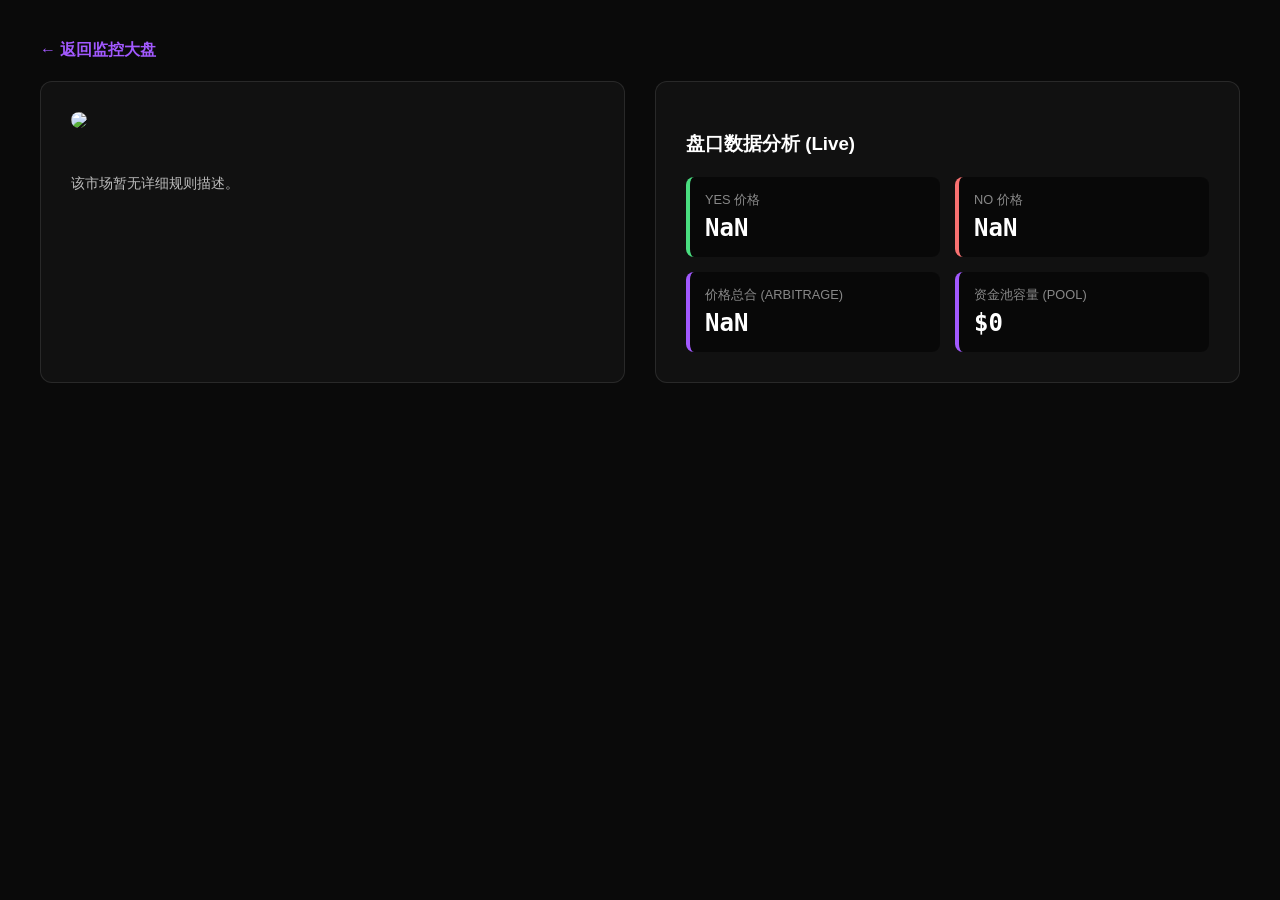
==== detail.html @ 34302484 "修复 Polymarket 行情看板的三个核心 Bug 1. 修复图片不相关问题：确保图片优先级为 icon > outcomes[0].image > image 2. 修复价格全是0.5的问题：增" ====
<!DOCTYPE html>
<html lang="zh-CN">
<head>
    <meta charset="UTF-8">
    <title>盘口详情分析</title>
    <style>
        body { margin: 0; padding: 40px; background: #0a0a0a; color: #fff; font-family: 'Inter', sans-serif; }
        .back-btn { display: inline-block; margin-bottom: 20px; color: #a259ff; text-decoration: none; font-weight: bold; }
        .dashboard { display: grid; grid-template-columns: 1fr 1fr; gap: 30px; max-width: 1200px; margin: 0 auto; }
        .panel { background: rgba(255,255,255,0.03); border: 1px solid rgba(255,255,255,0.1); border-radius: 12px; padding: 30px; }
        .cover-img { width: 100%; border-radius: 8px; margin-bottom: 20px; }
        .title { font-size: 1.5rem; margin: 0 0 20px 0; line-height: 1.4; }
        .data-grid { display: grid; grid-template-columns: 1fr 1fr; gap: 15px; margin-top: 20px; }
        .data-box { background: rgba(0,0,0,0.5); padding: 15px; border-radius: 8px; border-left: 4px solid #4ade80; }
        .data-box.no { border-color: #f87171; }
        .data-box.neutral { border-color: #a259ff; }
        .data-label { font-size: 0.8rem; color: #888; text-transform: uppercase; margin-bottom: 5px; }
        .data-value { font-size: 1.5rem; font-weight: bold; font-family: monospace; }
        .desc { font-size: 0.9rem; color: #bbb; line-height: 1.6; margin-top: 20px; }
    </style>
</head>
<body>
    <div style="max-width: 1200px; margin: 0 auto;">
        <a href="index.html" class="back-btn">← 返回监控大盘</a>
        <div class="dashboard">
            <div class="panel">
                <img id="d-img" class="cover-img" src="">
                <h1 id="d-title" class="title"></h1>
                <div class="desc" id="d-desc"></div>
            </div>
            <div class="panel">
                <h3>盘口数据分析 (Live)</h3>
                <div class="data-grid">
                    <div class="data-box">
                        <div class="data-label">Yes 价格</div>
                        <div class="data-value" id="d-yes"></div>
                    </div>
                    <div class="data-box no">
                        <div class="data-label">No 价格</div>
                        <div class="data-value" id="d-no"></div>
                    </div>
                    <div class="data-box neutral">
                        <div class="data-label">价格总合 (Arbitrage)</div>
                        <div class="data-value" id="d-total"></div>
                    </div>
                    <div class="data-box neutral">
                        <div class="data-label">资金池容量 (Pool)</div>
                        <div class="data-value" id="d-pool"></div>
                    </div>
                </div>
            </div>
        </div>
    </div>

    <script>
        const params = new URLSearchParams(window.location.search);
        document.getElementById('d-title').innerText = params.get('title');
        document.getElementById('d-img').src = params.get('img');
        document.getElementById('d-yes').innerText = parseFloat(params.get('yes')).toFixed(3);
        document.getElementById('d-no').innerText = parseFloat(params.get('no')).toFixed(3);
        document.getElementById('d-total').innerText = parseFloat(params.get('total')).toFixed(4);
        
        // 格式化资金池金额
        const poolVal = parseFloat(params.get('pool')) || 0;
        document.getElementById('d-pool').innerText = "$" + poolVal.toLocaleString('en-US');
        
        let desc = params.get('desc');
        document.getElementById('d-desc').innerHTML = (desc && desc !== 'undefined') ? desc : '该市场暂无详细规则描述。';
    </script>
</body>
</html>
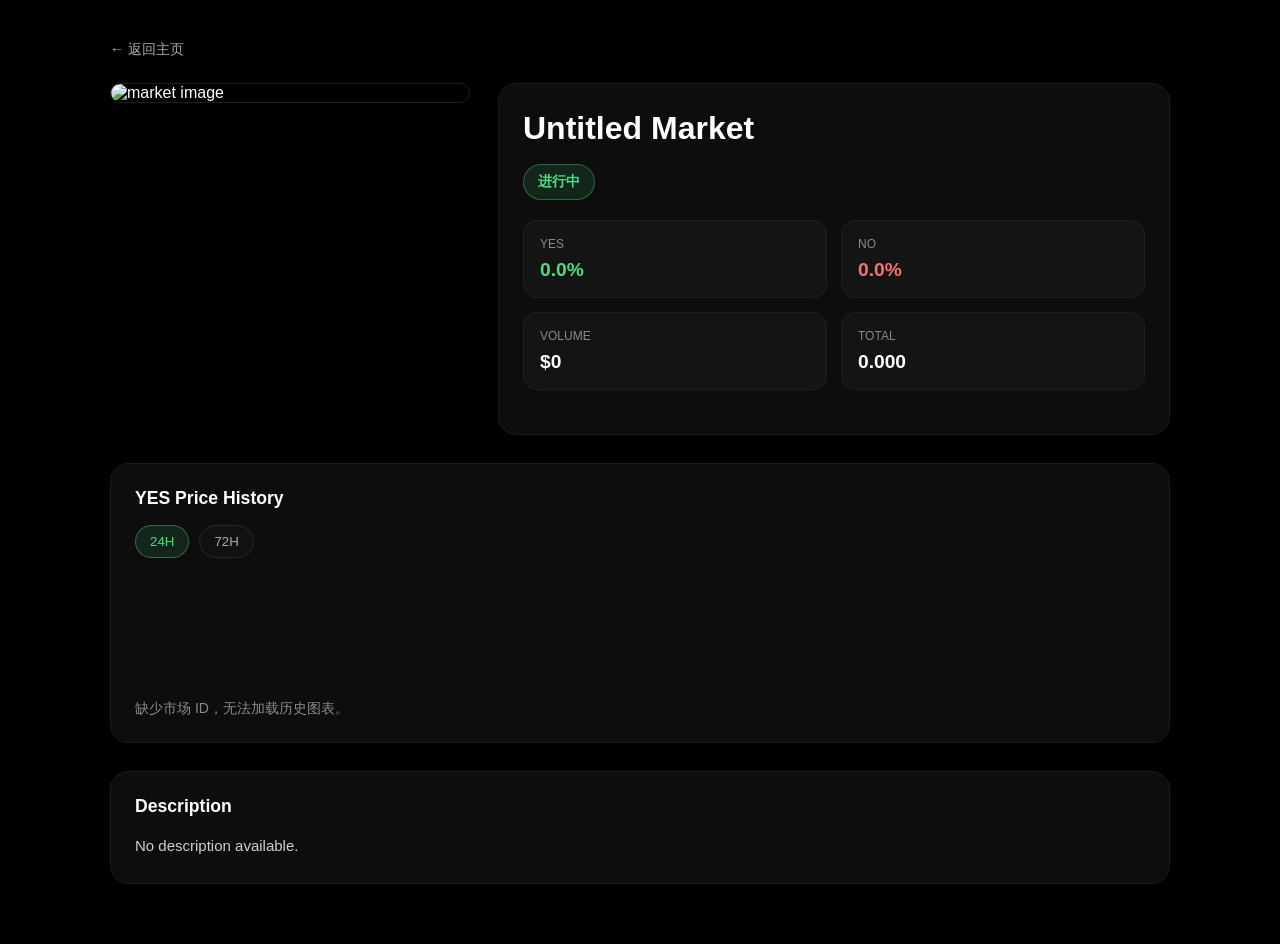
==== commit 5c60a6af: "优化价格显示，详情页，添加本地数据存储" ====
--- a/detail.html
+++ b/detail.html
@@ -2,70 +2,481 @@
 <html lang="zh-CN">
 <head>
     <meta charset="UTF-8">
-    <title>盘口详情分析</title>
+    <meta name="viewport" content="width=device-width, initial-scale=1.0">
+    <title>Market Detail</title>
     <style>
-        body { margin: 0; padding: 40px; background: #0a0a0a; color: #fff; font-family: 'Inter', sans-serif; }
-        .back-btn { display: inline-block; margin-bottom: 20px; color: #a259ff; text-decoration: none; font-weight: bold; }
-        .dashboard { display: grid; grid-template-columns: 1fr 1fr; gap: 30px; max-width: 1200px; margin: 0 auto; }
-        .panel { background: rgba(255,255,255,0.03); border: 1px solid rgba(255,255,255,0.1); border-radius: 12px; padding: 30px; }
-        .cover-img { width: 100%; border-radius: 8px; margin-bottom: 20px; }
-        .title { font-size: 1.5rem; margin: 0 0 20px 0; line-height: 1.4; }
-        .data-grid { display: grid; grid-template-columns: 1fr 1fr; gap: 15px; margin-top: 20px; }
-        .data-box { background: rgba(0,0,0,0.5); padding: 15px; border-radius: 8px; border-left: 4px solid #4ade80; }
-        .data-box.no { border-color: #f87171; }
-        .data-box.neutral { border-color: #a259ff; }
-        .data-label { font-size: 0.8rem; color: #888; text-transform: uppercase; margin-bottom: 5px; }
-        .data-value { font-size: 1.5rem; font-weight: bold; font-family: monospace; }
-        .desc { font-size: 0.9rem; color: #bbb; line-height: 1.6; margin-top: 20px; }
+        * {
+            box-sizing: border-box;
+        }
+
+        body {
+            margin: 0;
+            padding: 0;
+            background: #000;
+            color: #fff;
+            font-family: Arial, sans-serif;
+        }
+
+        .container {
+            width: 100%;
+            max-width: 1100px;
+            margin: 0 auto;
+            padding: 40px 20px 60px;
+        }
+
+        .back-link {
+            display: inline-block;
+            margin-bottom: 24px;
+            color: #aaa;
+            text-decoration: none;
+            font-size: 14px;
+        }
+
+        .back-link:hover {
+            color: #fff;
+        }
+
+        .hero {
+            display: grid;
+            grid-template-columns: 360px 1fr;
+            gap: 28px;
+            align-items: start;
+        }
+
+        .image-wrap {
+            width: 100%;
+            background: #111;
+            border-radius: 18px;
+            overflow: hidden;
+            border: 1px solid #1f1f1f;
+        }
+
+        .image-wrap img {
+            width: 100%;
+            height: 100%;
+            max-height: 360px;
+            object-fit: contain;
+            display: block;
+            background: #000;
+        }
+
+        .info-panel {
+            background: #0d0d0d;
+            border: 1px solid #1c1c1c;
+            border-radius: 18px;
+            padding: 24px;
+        }
+
+        .title {
+            font-size: 2rem;
+            line-height: 1.25;
+            margin: 0 0 16px;
+            color: #fff;
+        }
+
+        .status {
+            display: inline-block;
+            margin-bottom: 20px;
+            padding: 8px 14px;
+            border-radius: 999px;
+            font-weight: bold;
+            font-size: 14px;
+            background: rgba(74, 222, 128, 0.12);
+            color: #4ade80;
+            border: 1px solid rgba(74, 222, 128, 0.35);
+        }
+
+        .stats {
+            display: grid;
+            grid-template-columns: repeat(2, minmax(120px, 1fr));
+            gap: 14px;
+            margin-bottom: 20px;
+        }
+
+        .stat-card {
+            background: #141414;
+            border: 1px solid #202020;
+            border-radius: 14px;
+            padding: 16px;
+        }
+
+        .stat-label {
+            font-size: 12px;
+            color: #8a8a8a;
+            margin-bottom: 8px;
+        }
+
+        .stat-value {
+            font-size: 1.2rem;
+            font-weight: bold;
+            color: #fff;
+        }
+
+        .yes {
+            color: #4ade80;
+        }
+
+        .no {
+            color: #f87171;
+        }
+
+        .desc-box,
+        .chart-box {
+            margin-top: 28px;
+            background: #0d0d0d;
+            border: 1px solid #1c1c1c;
+            border-radius: 18px;
+            padding: 24px;
+        }
+
+        .section-title {
+            margin: 0 0 16px;
+            font-size: 1.1rem;
+            color: #fff;
+        }
+
+        .description {
+            color: #cfcfcf;
+            font-size: 15px;
+            line-height: 1.75;
+            white-space: pre-wrap;
+        }
+
+        .chart-toolbar {
+            display: flex;
+            gap: 10px;
+            margin-bottom: 16px;
+        }
+
+        .range-btn {
+            background: #111;
+            color: #aaa;
+            border: 1px solid #2a2a2a;
+            padding: 8px 14px;
+            border-radius: 999px;
+            cursor: pointer;
+            transition: all 0.2s ease;
+        }
+
+        .range-btn:hover {
+            color: #fff;
+            border-color: #4ade80;
+        }
+
+        .range-btn.active {
+            background: rgba(74, 222, 128, 0.12);
+            color: #4ade80;
+            border-color: rgba(74, 222, 128, 0.4);
+        }
+
+        .chart-empty {
+            display: none;
+            color: #8a8a8a;
+            margin-top: 12px;
+            font-size: 14px;
+        }
+
+        @media (max-width: 900px) {
+            .hero {
+                grid-template-columns: 1fr;
+            }
+
+            .title {
+                font-size: 1.5rem;
+            }
+
+            .stats {
+                grid-template-columns: 1fr;
+            }
+        }
     </style>
 </head>
 <body>
-    <div style="max-width: 1200px; margin: 0 auto;">
-        <a href="index.html" class="back-btn">← 返回监控大盘</a>
-        <div class="dashboard">
-            <div class="panel">
-                <img id="d-img" class="cover-img" src="">
-                <h1 id="d-title" class="title"></h1>
-                <div class="desc" id="d-desc"></div>
+    <div class="container">
+        <a class="back-link" href="index.html">← 返回主页</a>
+
+        <div class="hero">
+            <div class="image-wrap">
+                <img id="detail-image" src="" alt="market image">
             </div>
-            <div class="panel">
-                <h3>盘口数据分析 (Live)</h3>
-                <div class="data-grid">
-                    <div class="data-box">
-                        <div class="data-label">Yes 价格</div>
-                        <div class="data-value" id="d-yes"></div>
+
+            <div class="info-panel">
+                <h1 id="detail-title" class="title">Loading...</h1>
+                <div id="market-status" class="status">进行中</div>
+
+                <div class="stats">
+                    <div class="stat-card">
+                        <div class="stat-label">YES</div>
+                        <div id="detail-yes" class="stat-value yes">0.0%</div>
                     </div>
-                    <div class="data-box no">
-                        <div class="data-label">No 价格</div>
-                        <div class="data-value" id="d-no"></div>
+
+                    <div class="stat-card">
+                        <div class="stat-label">NO</div>
+                        <div id="detail-no" class="stat-value no">0.0%</div>
                     </div>
-                    <div class="data-box neutral">
-                        <div class="data-label">价格总合 (Arbitrage)</div>
-                        <div class="data-value" id="d-total"></div>
+
+                    <div class="stat-card">
+                        <div class="stat-label">VOLUME</div>
+                        <div id="detail-pool" class="stat-value">$0</div>
                     </div>
-                    <div class="data-box neutral">
-                        <div class="data-label">资金池容量 (Pool)</div>
-                        <div class="data-value" id="d-pool"></div>
+
+                    <div class="stat-card">
+                        <div class="stat-label">TOTAL</div>
+                        <div id="detail-total" class="stat-value">0.000</div>
                     </div>
                 </div>
             </div>
         </div>
+
+        <div class="chart-box">
+            <h2 class="section-title">YES Price History</h2>
+
+            <div class="chart-toolbar">
+                <button class="range-btn active" data-range="24">24H</button>
+                <button class="range-btn" data-range="72">72H</button>
+            </div>
+
+            <canvas id="priceChart" height="110"></canvas>
+            <div id="chart-empty" class="chart-empty">历史数据不足，暂时无法绘制完整曲线。</div>
+        </div>
+
+        <div class="desc-box">
+            <h2 class="section-title">Description</h2>
+            <div id="detail-desc" class="description"></div>
+        </div>
     </div>
 
+    <script src="https://cdn.jsdelivr.net/npm/chart.js"></script>
     <script>
-        const params = new URLSearchParams(window.location.search);
-        document.getElementById('d-title').innerText = params.get('title');
-        document.getElementById('d-img').src = params.get('img');
-        document.getElementById('d-yes').innerText = parseFloat(params.get('yes')).toFixed(3);
-        document.getElementById('d-no').innerText = parseFloat(params.get('no')).toFixed(3);
-        document.getElementById('d-total').innerText = parseFloat(params.get('total')).toFixed(4);
-        
-        // 格式化资金池金额
-        const poolVal = parseFloat(params.get('pool')) || 0;
-        document.getElementById('d-pool').innerText = "$" + poolVal.toLocaleString('en-US');
-        
-        let desc = params.get('desc');
-        document.getElementById('d-desc').innerHTML = (desc && desc !== 'undefined') ? desc : '该市场暂无详细规则描述。';
+        let currentChart = null;
+        let currentMarketId = '';
+
+        function getQueryParam(name) {
+            const urlParams = new URLSearchParams(window.location.search);
+            return urlParams.get(name) || '';
+        }
+
+        function decodeText(value) {
+            try {
+                return decodeURIComponent(value || '');
+            } catch (e) {
+                return value || '';
+            }
+        }
+
+        function formatPercent(value) {
+            const num = parseFloat(value || 0);
+            return (num * 100).toFixed(1) + '%';
+        }
+
+        function formatMoney(value) {
+            const num = parseFloat(value || 0);
+            return '$' + Math.round(num).toLocaleString();
+        }
+
+        function formatTotal(value) {
+            const num = parseFloat(value || 0);
+            return num.toFixed(3);
+        }
+
+        function setStatus(status, resolution) {
+            const el = document.getElementById('market-status');
+            if (!el) return;
+
+            if (status === 'closed') {
+                if (resolution === 'yes') {
+                    el.textContent = '最终结果：YES';
+                    el.style.color = '#4ade80';
+                    el.style.background = 'rgba(74, 222, 128, 0.12)';
+                    el.style.border = '1px solid rgba(74, 222, 128, 0.35)';
+                } else if (resolution === 'no') {
+                    el.textContent = '最终结果：NO';
+                    el.style.color = '#f87171';
+                    el.style.background = 'rgba(248, 113, 113, 0.12)';
+                    el.style.border = '1px solid rgba(248, 113, 113, 0.35)';
+                } else {
+                    el.textContent = '最终结果：已结束';
+                    el.style.color = '#ccc';
+                    el.style.background = 'rgba(200, 200, 200, 0.08)';
+                    el.style.border = '1px solid rgba(200, 200, 200, 0.2)';
+                }
+            } else {
+                el.textContent = '进行中';
+                el.style.color = '#4ade80';
+                el.style.background = 'rgba(74, 222, 128, 0.12)';
+                el.style.border = '1px solid rgba(74, 222, 128, 0.35)';
+            }
+        }
+
+        function setActiveRangeButton(rangeValue) {
+            document.querySelectorAll('.range-btn').forEach(btn => {
+                btn.classList.toggle('active', btn.dataset.range === String(rangeValue));
+            });
+        }
+
+        async function loadHistoryChart(marketId, range = 24) {
+            const canvas = document.getElementById('priceChart');
+            const emptyEl = document.getElementById('chart-empty');
+
+            if (!canvas || !marketId) {
+                if (emptyEl) {
+                    emptyEl.style.display = 'block';
+                    emptyEl.textContent = '缺少市场 ID，无法加载历史图表。';
+                }
+                return;
+            }
+
+            if (currentChart) {
+                currentChart.destroy();
+                currentChart = null;
+            }
+
+            if (emptyEl) {
+                emptyEl.style.display = 'none';
+                emptyEl.textContent = '历史数据不足，暂时无法绘制完整曲线。';
+            }
+
+            try {
+                const response = await fetch(`http://127.0.0.1:5000/api/history/${encodeURIComponent(marketId)}?range=${range}`);
+                const data = await response.json();
+
+                if (!Array.isArray(data) || data.length === 0) {
+                    if (emptyEl) {
+                        emptyEl.style.display = 'block';
+                        emptyEl.textContent = `暂无最近 ${range} 小时历史数据。`;
+                    }
+                    return;
+                }
+
+                const labels = data.map(item => {
+                    const d = new Date((item.timestamp || 0) * 1000);
+                    const month = String(d.getMonth() + 1).padStart(2, '0');
+                    const day = String(d.getDate()).padStart(2, '0');
+                    const hour = String(d.getHours()).padStart(2, '0');
+                    const minute = String(d.getMinutes()).padStart(2, '0');
+                    return `${month}-${day} ${hour}:${minute}`;
+                });
+
+                const prices = data.map(item => Number(item.price || 0));
+
+                if (prices.length < 2 && emptyEl) {
+                    emptyEl.style.display = 'block';
+                    emptyEl.textContent = `最近 ${range} 小时数据点较少，图表参考性有限。`;
+                }
+
+                currentChart = new Chart(canvas, {
+                    type: 'line',
+                    data: {
+                        labels,
+                        datasets: [{
+                            label: `YES Price (${range}H)`,
+                            data: prices,
+                            borderColor: '#4ade80',
+                            backgroundColor: 'rgba(74, 222, 128, 0.12)',
+                            borderWidth: 2,
+                            tension: 0.35,
+                            fill: true,
+                            pointRadius: 2,
+                            pointHoverRadius: 4,
+                            pointBackgroundColor: '#4ade80',
+                            pointBorderColor: '#4ade80'
+                        }]
+                    },
+                    options: {
+                        responsive: true,
+                        maintainAspectRatio: true,
+                        interaction: {
+                            mode: 'index',
+                            intersect: false
+                        },
+                        plugins: {
+                            legend: {
+                                labels: {
+                                    color: '#ffffff'
+                                }
+                            },
+                            tooltip: {
+                                backgroundColor: '#101010',
+                                titleColor: '#ffffff',
+                                bodyColor: '#dddddd',
+                                borderColor: '#2a2a2a',
+                                borderWidth: 1,
+                                callbacks: {
+                                    label: function(context) {
+                                        return ' YES: ' + (context.raw * 100).toFixed(2) + '%';
+                                    }
+                                }
+                            }
+                        },
+                        scales: {
+                            x: {
+                                ticks: {
+                                    color: '#999',
+                                    autoSkip: true,
+                                    maxTicksLimit: 8
+                                },
+                                grid: {
+                                    display: false
+                                }
+                            },
+                            y: {
+                                min: 0,
+                                max: 1,
+                                ticks: {
+                                    color: '#999',
+                                    callback: function(value) {
+                                        return (value * 100).toFixed(0) + '%';
+                                    }
+                                },
+                                grid: {
+                                    display: false
+                                }
+                            }
+                        }
+                    }
+                });
+            } catch (e) {
+                console.error('加载历史图表失败:', e);
+                if (emptyEl) {
+                    emptyEl.style.display = 'block';
+                    emptyEl.textContent = '历史数据加载失败。';
+                }
+            }
+        }
+
+        document.addEventListener('DOMContentLoaded', () => {
+            const id = getQueryParam('id');
+            const title = decodeText(getQueryParam('title'));
+            const yes = getQueryParam('yes');
+            const no = getQueryParam('no');
+            const img = decodeText(getQueryParam('img'));
+            const pool = getQueryParam('pool');
+            const total = getQueryParam('total');
+            const desc = decodeText(getQueryParam('desc'));
+            const status = getQueryParam('status');
+            const resolution = getQueryParam('resolution');
+
+            currentMarketId = id;
+
+            document.getElementById('detail-title').textContent = title || 'Untitled Market';
+            document.getElementById('detail-yes').textContent = formatPercent(yes);
+            document.getElementById('detail-no').textContent = formatPercent(no);
+            document.getElementById('detail-pool').textContent = formatMoney(pool);
+            document.getElementById('detail-total').textContent = formatTotal(total);
+            document.getElementById('detail-desc').textContent = desc || 'No description available.';
+            document.getElementById('detail-image').src = img || '';
+
+            setStatus(status, resolution);
+            loadHistoryChart(currentMarketId, 24);
+
+            document.querySelectorAll('.range-btn').forEach(btn => {
+                btn.addEventListener('click', () => {
+                    const range = btn.dataset.range || '24';
+                    setActiveRangeButton(range);
+                    loadHistoryChart(currentMarketId, range);
+                });
+            });
+        });
     </script>
 </body>
-</html>+</html>
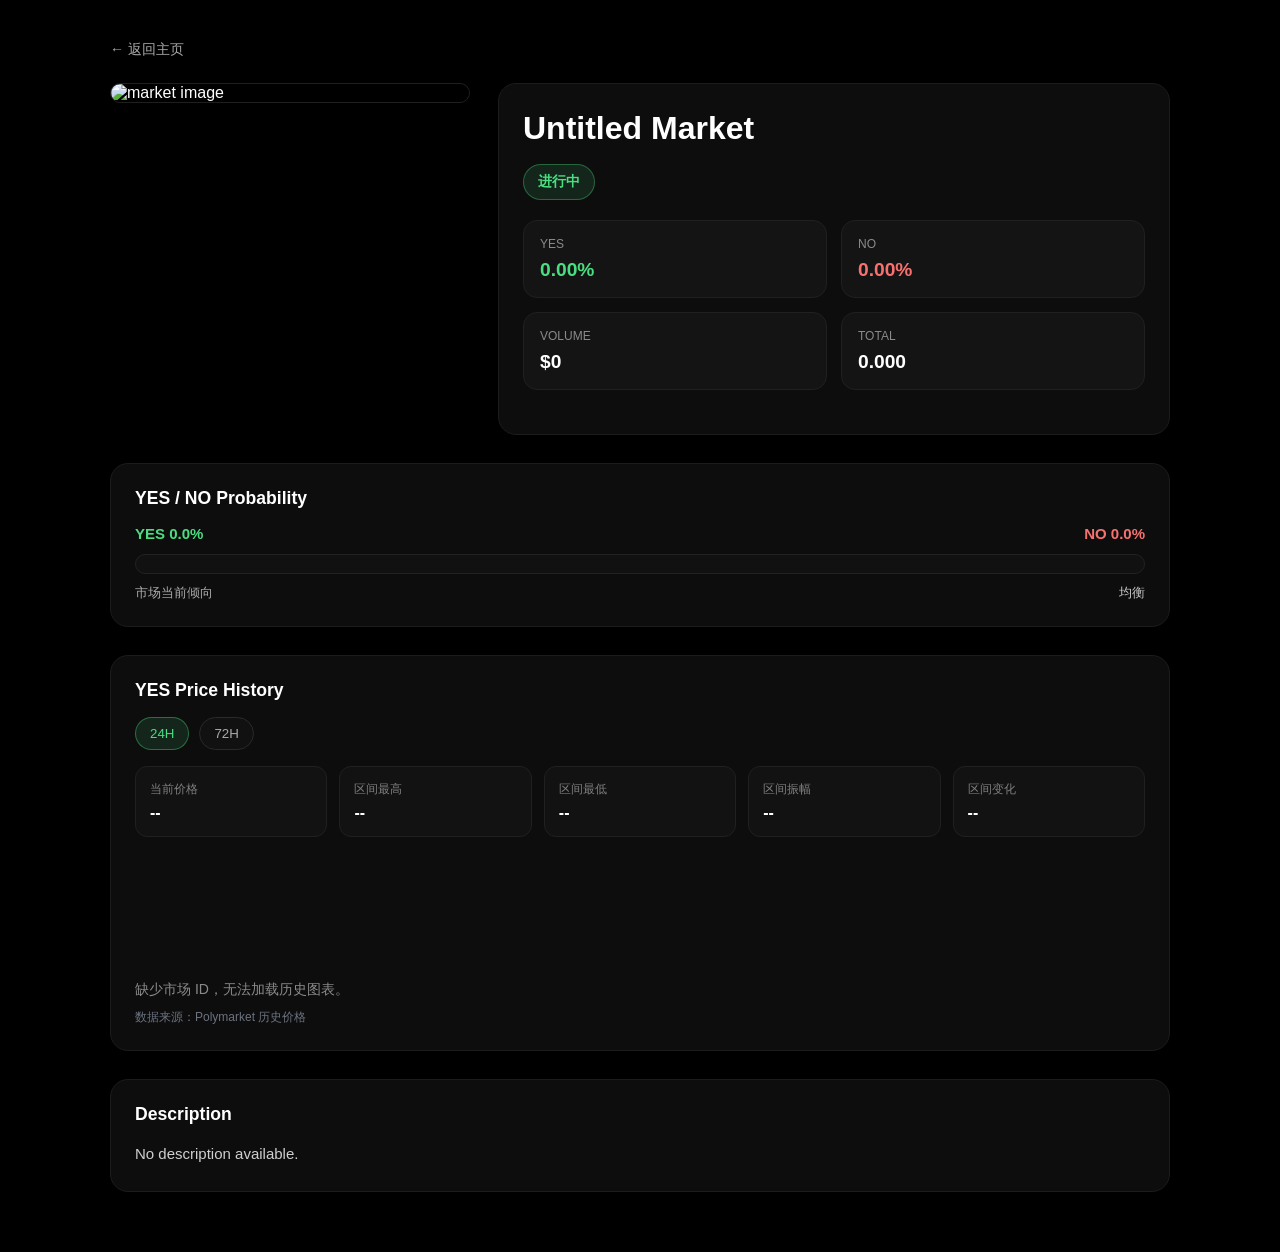
==== commit 2b576b72: "添加 DIFF 差价显示功能" ====
--- a/detail.html
+++ b/detail.html
@@ -120,6 +120,7 @@
             color: #f87171;
         }
 
+        .probability-box,
         .desc-box,
         .chart-box {
             margin-top: 28px;
@@ -140,6 +141,55 @@
             font-size: 15px;
             line-height: 1.75;
             white-space: pre-wrap;
+        }
+
+        .probability-header {
+            display: flex;
+            justify-content: space-between;
+            align-items: center;
+            margin-bottom: 12px;
+            font-weight: bold;
+            font-size: 15px;
+        }
+
+        .probability-header .yes-text {
+            color: #4ade80;
+        }
+
+        .probability-header .no-text {
+            color: #f87171;
+        }
+
+        .probability-bar-wrap {
+            width: 100%;
+            height: 20px;
+            background: #111;
+            border-radius: 999px;
+            overflow: hidden;
+            border: 1px solid #222;
+            display: flex;
+        }
+
+        .probability-bar-yes {
+            height: 100%;
+            background: linear-gradient(90deg, #22c55e, #4ade80);
+            width: 50%;
+            transition: width 0.4s ease;
+        }
+
+        .probability-bar-no {
+            height: 100%;
+            background: linear-gradient(90deg, #fb7185, #f87171);
+            width: 50%;
+            transition: width 0.4s ease;
+        }
+
+        .probability-footer {
+            display: flex;
+            justify-content: space-between;
+            margin-top: 10px;
+            font-size: 13px;
+            color: #aaa;
         }
 
         .chart-toolbar {
@@ -169,12 +219,52 @@
             border-color: rgba(74, 222, 128, 0.4);
         }
 
+        .chart-meta {
+            display: grid;
+            grid-template-columns: repeat(5, minmax(120px, 1fr));
+            gap: 12px;
+            margin-bottom: 18px;
+        }
+
+        .meta-card {
+            background: #121212;
+            border: 1px solid #202020;
+            border-radius: 12px;
+            padding: 14px;
+        }
+
+        .meta-label {
+            font-size: 12px;
+            color: #7f7f7f;
+            margin-bottom: 6px;
+        }
+
+        .meta-value {
+            font-size: 1rem;
+            font-weight: bold;
+            color: #fff;
+        }
+
+        .meta-positive {
+            color: #4ade80;
+        }
+
+        .meta-negative {
+            color: #f87171;
+        }
+
         .chart-empty {
             display: none;
             color: #8a8a8a;
             margin-top: 12px;
             font-size: 14px;
         }
+        .chart-note {
+            margin-top: 10px;
+            font-size: 12px;
+            color: #6b7280;
+        }
+
 
         @media (max-width: 900px) {
             .hero {
@@ -186,6 +276,16 @@
             }
 
             .stats {
+                grid-template-columns: 1fr;
+            }
+
+            .chart-meta {
+                grid-template-columns: 1fr 1fr;
+            }
+        }
+
+        @media (max-width: 600px) {
+            .chart-meta {
                 grid-template-columns: 1fr;
             }
         }
@@ -228,6 +328,25 @@
             </div>
         </div>
 
+        <div class="probability-box">
+            <h2 class="section-title">YES / NO Probability</h2>
+
+            <div class="probability-header">
+                <span id="probability-yes-text" class="yes-text">YES 50.0%</span>
+                <span id="probability-no-text" class="no-text">NO 50.0%</span>
+            </div>
+
+            <div class="probability-bar-wrap">
+                <div id="probability-bar-yes" class="probability-bar-yes"></div>
+                <div id="probability-bar-no" class="probability-bar-no"></div>
+            </div>
+
+            <div class="probability-footer">
+                <span>市场当前倾向</span>
+                <span id="probability-dominant">均衡</span>
+            </div>
+        </div>
+
         <div class="chart-box">
             <h2 class="section-title">YES Price History</h2>
 
@@ -236,8 +355,32 @@
                 <button class="range-btn" data-range="72">72H</button>
             </div>
 
+            <div class="chart-meta">
+                <div class="meta-card">
+                    <div class="meta-label">当前价格</div>
+                    <div id="meta-current" class="meta-value">--</div>
+                </div>
+                <div class="meta-card">
+                    <div class="meta-label">区间最高</div>
+                    <div id="meta-high" class="meta-value">--</div>
+                </div>
+                <div class="meta-card">
+                    <div class="meta-label">区间最低</div>
+                    <div id="meta-low" class="meta-value">--</div>
+                </div>
+                <div class="meta-card">
+                    <div class="meta-label">区间振幅</div>
+                    <div id="meta-range" class="meta-value">--</div>
+                </div>
+                <div class="meta-card">
+                    <div class="meta-label">区间变化</div>
+                    <div id="meta-change" class="meta-value">--</div>
+                </div>
+            </div>
+
             <canvas id="priceChart" height="110"></canvas>
             <div id="chart-empty" class="chart-empty">历史数据不足，暂时无法绘制完整曲线。</div>
+            <div id="chart-note" class="chart-note">数据来源：Polymarket 历史价格</div>
         </div>
 
         <div class="desc-box">
@@ -266,7 +409,7 @@
 
         function formatPercent(value) {
             const num = parseFloat(value || 0);
-            return (num * 100).toFixed(1) + '%';
+            return (num * 100).toFixed(2) + '%';
         }
 
         function formatMoney(value) {
@@ -314,135 +457,344 @@
             });
         }
 
+        function updateProbabilityBar(yesValue, noValue) {
+            const yes = Math.max(0, Math.min(100, parseFloat(yesValue || 0) * 100));
+            const no = Math.max(0, Math.min(100, parseFloat(noValue || 0) * 100));
+
+            const yesBar = document.getElementById('probability-bar-yes');
+            const noBar = document.getElementById('probability-bar-no');
+            const yesText = document.getElementById('probability-yes-text');
+            const noText = document.getElementById('probability-no-text');
+            const dominant = document.getElementById('probability-dominant');
+
+            yesBar.style.width = `${yes}%`;
+            noBar.style.width = `${no}%`;
+
+            yesText.textContent = `YES ${yes.toFixed(1)}%`;
+            noText.textContent = `NO ${no.toFixed(1)}%`;
+
+            if (Math.abs(yes - no) < 1) {
+                dominant.textContent = '均衡';
+                dominant.style.color = '#ccc';
+            } else if (yes > no) {
+                dominant.textContent = 'YES 占优';
+                dominant.style.color = '#4ade80';
+            } else {
+                dominant.textContent = 'NO 占优';
+                dominant.style.color = '#f87171';
+            }
+        }
+
+        function updateMetaCards(prices) {
+            const currentEl = document.getElementById('meta-current');
+            const highEl = document.getElementById('meta-high');
+            const lowEl = document.getElementById('meta-low');
+            const rangeEl = document.getElementById('meta-range');
+            const changeEl = document.getElementById('meta-change');
+
+            if (!prices || prices.length === 0) {
+                currentEl.textContent = '--';
+                highEl.textContent = '--';
+                lowEl.textContent = '--';
+                rangeEl.textContent = '--';
+                changeEl.textContent = '--';
+                changeEl.className = 'meta-value';
+                return;
+            }
+
+            const current = prices[prices.length - 1];
+            const high = Math.max(...prices);
+            const low = Math.min(...prices);
+            const amplitude = high - low;
+
+            let change = 0;
+            if (prices.length > 1 && prices[0] !== 0) {
+                change = ((prices[prices.length - 1] - prices[0]) / prices[0]) * 100;
+            }
+
+            currentEl.textContent = formatPercent(current);
+            highEl.textContent = formatPercent(high);
+            lowEl.textContent = formatPercent(low);
+            rangeEl.textContent = formatPercent(amplitude);
+            changeEl.textContent = `${change >= 0 ? '+' : ''}${change.toFixed(2)}%`;
+            changeEl.className = `meta-value ${change >= 0 ? 'meta-positive' : 'meta-negative'}`;
+        }
+
+        function getYAxisBounds(prices) {
+            if (!prices || prices.length === 0) {
+                return { min: 0, max: 1 };
+            }
+
+            const minPrice = Math.min(...prices);
+            const maxPrice = Math.max(...prices);
+
+            if (minPrice === maxPrice) {
+                const pad = Math.max(minPrice * 0.05, 0.01);
+                return {
+                    min: Math.max(0, minPrice - pad),
+                    max: Math.min(1, maxPrice + pad)
+                };
+            }
+
+            const range = maxPrice - minPrice;
+            const padding = Math.max(range * 0.2, 0.005);
+
+            return {
+                min: Math.max(0, minPrice - padding),
+                max: Math.min(1, maxPrice + padding)
+            };
+        }
+
+        function buildSinglePointReferenceLine(point, range) {
+            const timestamp = point.timestamp || Math.floor(Date.now() / 1000);
+            const price = Number(point.price || 0);
+
+            const startTs = timestamp - (range * 3600);
+            const midTs = timestamp;
+            const endTs = timestamp + (range * 3600 * 0.05);
+
+            const fakePoints = [
+                { timestamp: startTs, price },
+                { timestamp: midTs, price },
+                { timestamp: endTs, price }
+            ];
+
+            return fakePoints;
+        }
+
+        function formatLabels(data) {
+            return data.map(item => {
+                const d = new Date((item.timestamp || 0) * 1000);
+                const month = String(d.getMonth() + 1).padStart(2, '0');
+                const day = String(d.getDate()).padStart(2, '0');
+                const hour = String(d.getHours()).padStart(2, '0');
+                const minute = String(d.getMinutes()).padStart(2, '0');
+                return `${month}-${day} ${hour}:${minute}`;
+            });
+        }
+        function buildFallbackSeries(currentYes, rangeHours) {
+    const now = new Date();
+    const labels = [];
+    const prices = [];
+    const price = Number(currentYes || 0);
+
+    for (let i = rangeHours - 1; i >= 0; i--) {
+        const d = new Date(now.getTime() - i * 60 * 60 * 1000);
+        const month = String(d.getMonth() + 1).padStart(2, '0');
+        const day = String(d.getDate()).padStart(2, '0');
+        const hour = String(d.getHours()).padStart(2, '0');
+        const minute = String(d.getMinutes()).padStart(2, '0');
+        labels.push(`${month}-${day} ${hour}:${minute}`);
+        prices.push(price);
+    }
+
+    return { labels, prices };
+}
+
         async function loadHistoryChart(marketId, range = 24) {
-            const canvas = document.getElementById('priceChart');
-            const emptyEl = document.getElementById('chart-empty');
-
-            if (!canvas || !marketId) {
-                if (emptyEl) {
-                    emptyEl.style.display = 'block';
-                    emptyEl.textContent = '缺少市场 ID，无法加载历史图表。';
-                }
-                return;
-            }
-
-            if (currentChart) {
-                currentChart.destroy();
-                currentChart = null;
-            }
-
-            if (emptyEl) {
-                emptyEl.style.display = 'none';
-                emptyEl.textContent = '历史数据不足，暂时无法绘制完整曲线。';
-            }
-
-            try {
-                const response = await fetch(`http://127.0.0.1:5000/api/history/${encodeURIComponent(marketId)}?range=${range}`);
-                const data = await response.json();
-
-                if (!Array.isArray(data) || data.length === 0) {
-                    if (emptyEl) {
-                        emptyEl.style.display = 'block';
-                        emptyEl.textContent = `暂无最近 ${range} 小时历史数据。`;
-                    }
-                    return;
-                }
-
-                const labels = data.map(item => {
-                    const d = new Date((item.timestamp || 0) * 1000);
-                    const month = String(d.getMonth() + 1).padStart(2, '0');
-                    const day = String(d.getDate()).padStart(2, '0');
-                    const hour = String(d.getHours()).padStart(2, '0');
-                    const minute = String(d.getMinutes()).padStart(2, '0');
-                    return `${month}-${day} ${hour}:${minute}`;
-                });
-
-                const prices = data.map(item => Number(item.price || 0));
-
-                if (prices.length < 2 && emptyEl) {
-                    emptyEl.style.display = 'block';
-                    emptyEl.textContent = `最近 ${range} 小时数据点较少，图表参考性有限。`;
-                }
-
-                currentChart = new Chart(canvas, {
-                    type: 'line',
-                    data: {
-                        labels,
-                        datasets: [{
-                            label: `YES Price (${range}H)`,
-                            data: prices,
-                            borderColor: '#4ade80',
-                            backgroundColor: 'rgba(74, 222, 128, 0.12)',
-                            borderWidth: 2,
-                            tension: 0.35,
-                            fill: true,
-                            pointRadius: 2,
-                            pointHoverRadius: 4,
-                            pointBackgroundColor: '#4ade80',
-                            pointBorderColor: '#4ade80'
-                        }]
+    const canvas = document.getElementById('priceChart');
+    const emptyEl = document.getElementById('chart-empty');
+
+    if (!canvas || !marketId) {
+        if (emptyEl) {
+            emptyEl.style.display = 'block';
+            emptyEl.textContent = '缺少市场 ID，无法加载历史图表。';
+        }
+        return;
+    }
+
+    if (currentChart) {
+        currentChart.destroy();
+        currentChart = null;
+    }
+
+    if (emptyEl) {
+        emptyEl.style.display = 'none';
+        emptyEl.textContent = '历史数据不足，暂时无法绘制完整曲线。';
+    }
+
+    try {
+        const response = await fetch(`http://127.0.0.1:5000/api/history/${encodeURIComponent(marketId)}?range=${range}`);
+        const data = await response.json();
+
+        let labels = [];
+        let prices = [];
+        let usingFallback = false;
+
+        if (Array.isArray(data) && data.length > 0) {
+            labels = data.map(item => {
+                const d = new Date((item.timestamp || 0) * 1000);
+                const month = String(d.getMonth() + 1).padStart(2, '0');
+                const day = String(d.getDate()).padStart(2, '0');
+                const hour = String(d.getHours()).padStart(2, '0');
+                const minute = String(d.getMinutes()).padStart(2, '0');
+                return `${month}-${day} ${hour}:${minute}`;
+            });
+
+            prices = data.map(item => Number(item.price || 0));
+        } else {
+            const currentYesText = getQueryParam('yes');
+            const fallback = buildFallbackSeries(currentYesText, Number(range));
+            labels = fallback.labels;
+            prices = fallback.prices;
+            usingFallback = true;
+        }
+
+        updateMetaCards(prices);
+
+        if (usingFallback && emptyEl) {
+            emptyEl.style.display = 'block';
+            emptyEl.textContent = `最近 ${range} 小时缺少历史成交数据，当前显示静态参考线。`;
+        } else if (prices.length < 2 && emptyEl) {
+            emptyEl.style.display = 'block';
+            emptyEl.textContent = `最近 ${range} 小时数据点较少，图表参考性有限。`;
+        }
+
+        const yBounds = getYAxisBounds(prices);
+
+        currentChart = new Chart(canvas, {
+            type: 'line',
+            data: {
+                labels,
+                datasets: [{
+                    label: usingFallback ? `YES Price (${range}H, fallback)` : `YES Price (${range}H)`,
+                    data: prices,
+                    borderColor: '#4ade80',
+                    backgroundColor: 'rgba(74, 222, 128, 0.12)',
+                    borderWidth: 2,
+                    tension: 0.35,
+                    fill: true,
+                    pointRadius: usingFallback ? 0 : 2,
+                    pointHoverRadius: usingFallback ? 0 : 4,
+                    pointBackgroundColor: '#4ade80',
+                    pointBorderColor: '#4ade80',
+                    borderDash: usingFallback ? [6, 6] : []
+                }]
+            },
+            options: {
+                responsive: true,
+                maintainAspectRatio: true,
+                interaction: {
+                    mode: 'index',
+                    intersect: false
+                },
+                plugins: {
+                    legend: {
+                        labels: {
+                            color: '#ffffff'
+                        }
                     },
-                    options: {
-                        responsive: true,
-                        maintainAspectRatio: true,
-                        interaction: {
-                            mode: 'index',
-                            intersect: false
-                        },
-                        plugins: {
-                            legend: {
-                                labels: {
-                                    color: '#ffffff'
-                                }
-                            },
-                            tooltip: {
-                                backgroundColor: '#101010',
-                                titleColor: '#ffffff',
-                                bodyColor: '#dddddd',
-                                borderColor: '#2a2a2a',
-                                borderWidth: 1,
-                                callbacks: {
-                                    label: function(context) {
-                                        return ' YES: ' + (context.raw * 100).toFixed(2) + '%';
-                                    }
-                                }
-                            }
-                        },
-                        scales: {
-                            x: {
-                                ticks: {
-                                    color: '#999',
-                                    autoSkip: true,
-                                    maxTicksLimit: 8
-                                },
-                                grid: {
-                                    display: false
-                                }
-                            },
-                            y: {
-                                min: 0,
-                                max: 1,
-                                ticks: {
-                                    color: '#999',
-                                    callback: function(value) {
-                                        return (value * 100).toFixed(0) + '%';
-                                    }
-                                },
-                                grid: {
-                                    display: false
-                                }
+                    tooltip: {
+                        backgroundColor: '#101010',
+                        titleColor: '#ffffff',
+                        bodyColor: '#dddddd',
+                        borderColor: '#2a2a2a',
+                        borderWidth: 1,
+                        callbacks: {
+                            label: function(context) {
+                                return ' YES: ' + (context.raw * 100).toFixed(2) + '%';
                             }
                         }
                     }
-                });
-            } catch (e) {
-                console.error('加载历史图表失败:', e);
-                if (emptyEl) {
-                    emptyEl.style.display = 'block';
-                    emptyEl.textContent = '历史数据加载失败。';
+                },
+                scales: {
+                    x: {
+                        ticks: {
+                            color: '#999',
+                            autoSkip: true,
+                            maxTicksLimit: 8
+                        },
+                        grid: {
+                            display: false
+                        }
+                    },
+                    y: {
+                        min: yBounds.min,
+                        max: yBounds.max,
+                        ticks: {
+                            color: '#999',
+                            callback: function(value) {
+                                return (value * 100).toFixed(1) + '%';
+                            }
+                        },
+                        grid: {
+                            color: 'rgba(255,255,255,0.04)'
+                        }
+                    }
                 }
             }
-        }
+        });
+    } catch (e) {
+        console.error('加载历史图表失败:', e);
+
+        const currentYesText = getQueryParam('yes');
+        const fallback = buildFallbackSeries(currentYesText, Number(range));
+        updateMetaCards(fallback.prices);
+
+        if (emptyEl) {
+            emptyEl.style.display = 'block';
+            emptyEl.textContent = '历史数据加载失败，当前显示静态参考线。';
+        }
+
+        const yBounds = getYAxisBounds(fallback.prices);
+
+        currentChart = new Chart(canvas, {
+            type: 'line',
+            data: {
+                labels: fallback.labels,
+                datasets: [{
+                    label: `YES Price (${range}H, fallback)`,
+                    data: fallback.prices,
+                    borderColor: '#4ade80',
+                    backgroundColor: 'rgba(74, 222, 128, 0.12)',
+                    borderWidth: 2,
+                    tension: 0,
+                    fill: true,
+                    pointRadius: 0,
+                    pointHoverRadius: 0,
+                    borderDash: [6, 6]
+                }]
+            },
+            options: {
+                responsive: true,
+                maintainAspectRatio: true,
+                plugins: {
+                    legend: {
+                        labels: {
+                            color: '#ffffff'
+                        }
+                    }
+                },
+                scales: {
+                    x: {
+                        ticks: {
+                            color: '#999',
+                            autoSkip: true,
+                            maxTicksLimit: 8
+                        },
+                        grid: {
+                            display: false
+                        }
+                    },
+                    y: {
+                        min: yBounds.min,
+                        max: yBounds.max,
+                        ticks: {
+                            color: '#999',
+                            callback: function(value) {
+                                return (value * 100).toFixed(1) + '%';
+                            }
+                        },
+                        grid: {
+                            color: 'rgba(255,255,255,0.04)'
+                        }
+                    }
+                }
+            }
+        });
+    }
+}
+
 
         document.addEventListener('DOMContentLoaded', () => {
             const id = getQueryParam('id');
@@ -466,12 +818,13 @@
             document.getElementById('detail-desc').textContent = desc || 'No description available.';
             document.getElementById('detail-image').src = img || '';
 
+            updateProbabilityBar(yes, no);
             setStatus(status, resolution);
             loadHistoryChart(currentMarketId, 24);
 
             document.querySelectorAll('.range-btn').forEach(btn => {
                 btn.addEventListener('click', () => {
-                    const range = btn.dataset.range || '24';
+                    const range = parseInt(btn.dataset.range || '24', 10);
                     setActiveRangeButton(range);
                     loadHistoryChart(currentMarketId, range);
                 });
